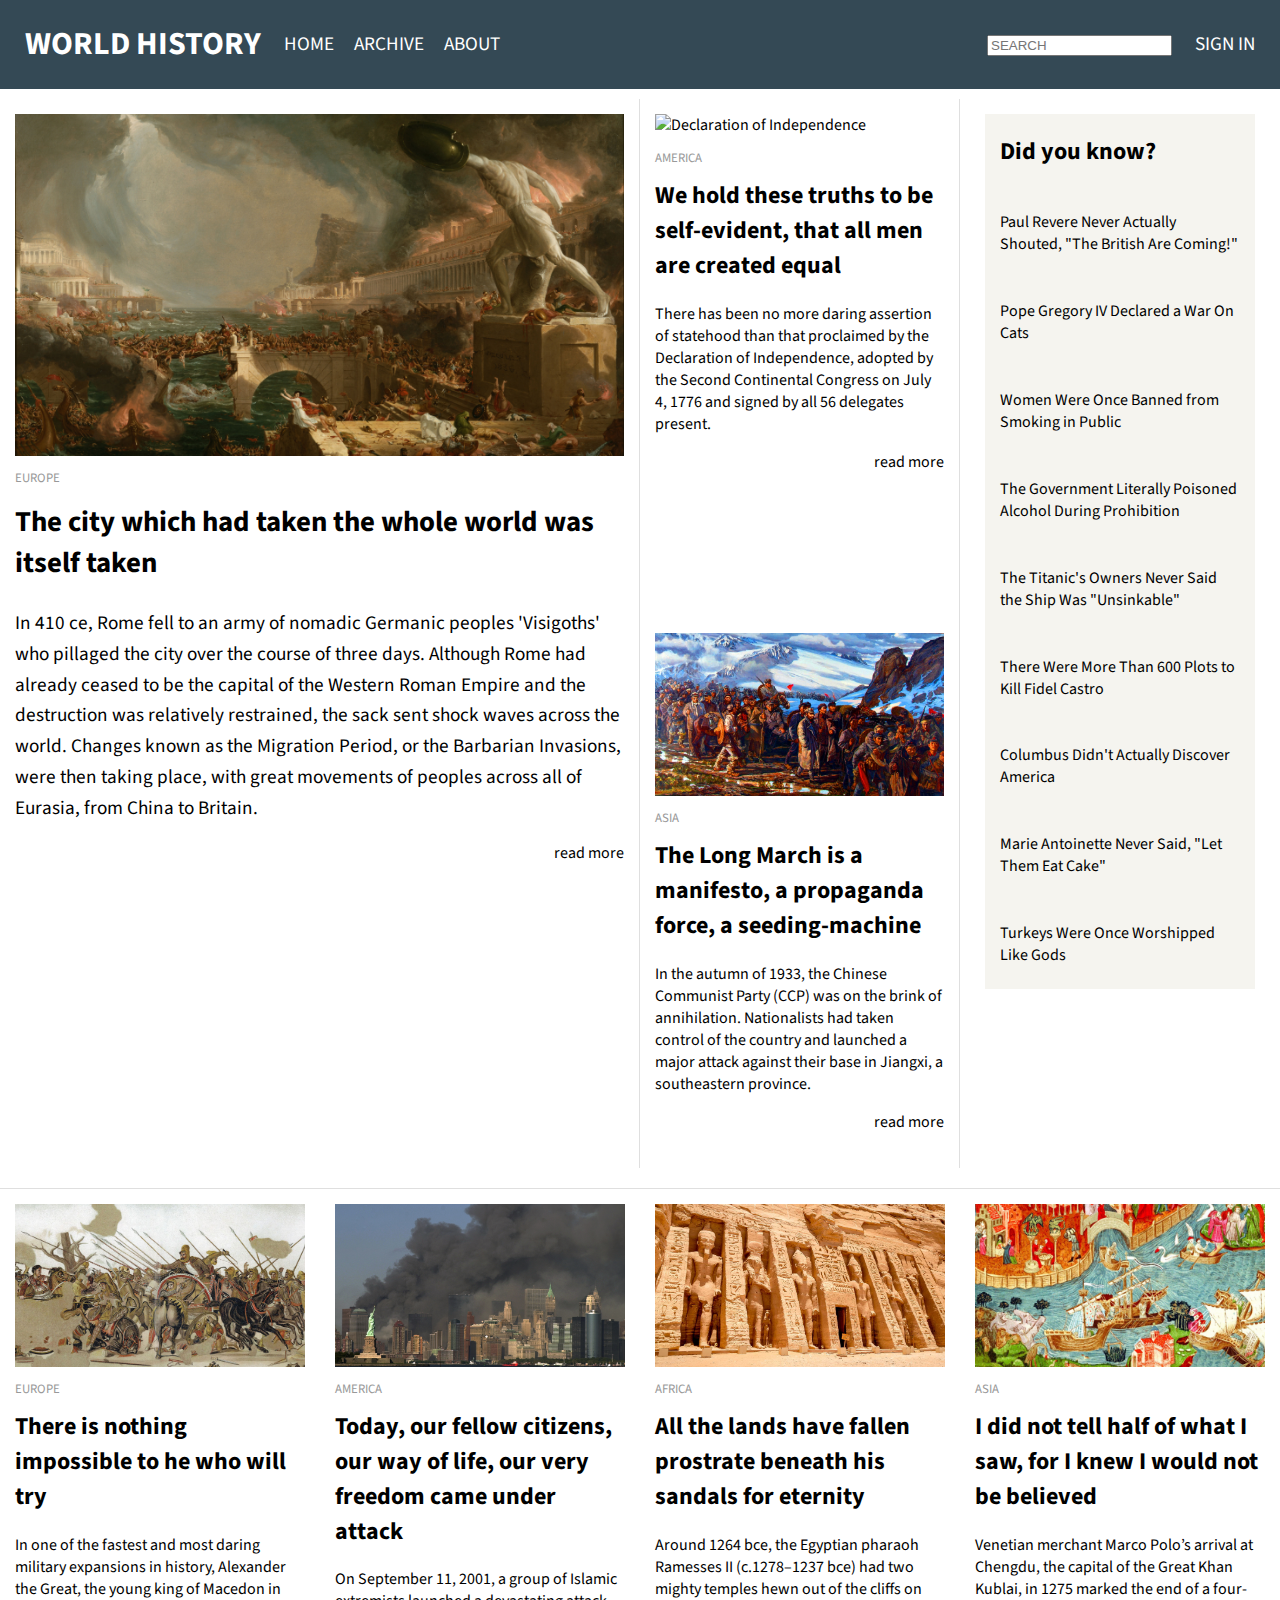
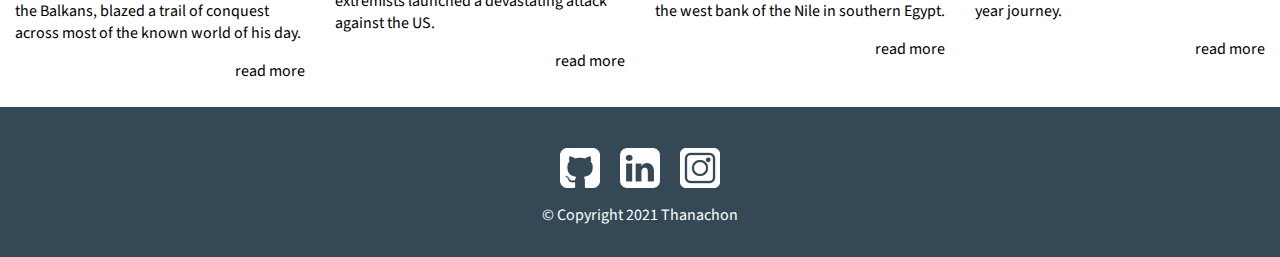
==== index.html @ 02cd885e "My 1st commit" ====
<!DOCTYPE html>
<html>
    <head>
        <meta charset="utf-8">
        <meta http-equiv="X-UA-Compatible" content="IE=edge">
        <meta name="viewport" content="width=device-width, initial-scale=1.0">
        <link rel="preconnect" href="https://fonts.googleapis.com">
        <link rel="preconnect" href="https://fonts.gstatic.com" crossorigin>
        <link href="https://fonts.googleapis.com/css2?family=Source+Sans+Pro:ital,wght@0,400;0,700;1,400&display=swap" rel="stylesheet">
        <link rel="stylesheet" href="css/home_style.css">
        <title>World History Blog</title>
    </head>
    <body>
        <div class="container">
            <!-- Header -->
            <header class="header-warpper">
                <div class="nav-menu">
                    <!-- <img class="world_logo" src="./picture/world_logo.png" alt="website_logo"/> -->
                    <h1>WORLD HISTORY</h1>
                    <ul class="nav-list">
                            <li><a class="nav-button" href="index.html">HOME</a></li>
                            <li><a class="nav-button" href="#">ARCHIVE</a></li>
                            <li><a class="nav-button" href="#">ABOUT</a></li>
                    </ul>
                </div>
                <div class="nav-search">
                    <div class="search">
                        <input type="text" placeholder="SEARCH" class="input">
                        <a class="nav-button" href="#">SIGN IN</a>
                    </div>
                </div>
            </header>
            
            <!-- Main -->
            <main class="content-warpper">
                <div class="box main">
                    <div class="img">
                        <img src="picture/fall_of_rome.jpg" alt="fall of rome">
                    </div>
                    <a href="#" class="continent">EUROPE</a>
                    <h2 class="main-head-liner"><a href="html/blog_post_1.html">The city which had taken the whole world was itself taken</a></h2>
                    <p class="description">In 410 ce, Rome fell to an army of nomadic Germanic peoples 'Visigoths' who pillaged the city over the course of three days. Although Rome had already ceased to be the capital of the Western Roman Empire and the destruction was relatively restrained, the sack sent shock waves across the world. Changes known as the Migration Period, or the Barbarian Invasions, were then taking place, with great movements of peoples across all of Eurasia, from China to Britain.</p>
                    <div class="read-more"><a href="html/blog_post_1.html">read more</a></div>
                </div>
                <div class="box brief">
                    <div class="did-you-know">
                        <h2>Did you know?</h2>
                        <ul class="did-you-know-list">
                            <li><a href="#">Paul Revere Never Actually Shouted, "The British Are Coming!"</a></li>
                            <li><a href="#">Pope Gregory IV Declared a War On Cats</a></li>
                            <li><a href="#">Women Were Once Banned from Smoking in Public</a></li>
                            <li><a href="#">The Government Literally Poisoned Alcohol During Prohibition</a></li>
                            <li><a href="#">The Titanic's Owners Never Said the Ship Was "Unsinkable"</a></li>
                            <li><a href="#">There Were More Than 600 Plots to Kill Fidel Castro</a></li>
                            <li><a href="#">Columbus Didn't Actually Discover America</a></li>
                            <li><a href="#">Marie Antoinette Never Said, "Let Them Eat Cake"</a></li>
                            <li><a href="#">Turkeys Were Once Worshipped Like Gods</a></li>
                        </ul>
                    </div>
                </div>
                <div class="box side">
                    <div class="subbox" id="side_one">
                        <div class="img">
                            <img src="picture/Declaration_of_Independence.jpg" alt="Declaration of Independence">
                        </div>
                        <a href="#" class="continent">AMERICA</a>
                        <h2 class="head-liner"><a href="html/blog_post_2.html">We hold these truths to be self-evident, that all men are created equal</a></h2>
                        <p class="description">There has been no more daring assertion of statehood than that proclaimed by the Declaration of Independence, adopted by the Second Continental Congress on July 4, 1776 and signed by all 56 delegates present.</p>
                        <div class="read-more"><a href="html/blog_post_2.html">read more</a></div>
                    </div>
                    <div class="subbox" id="side_two">
                        <div class="img">
                            <img src="picture/The_Long_March.jpg" alt="The Long March">
                        </div>
                        <a href="#" class="continent">ASIA</a>
                        <h2 class="head-liner"><a href="html/blog_post_3.html">The Long March is a manifesto, a propaganda force, a seeding-machine</a></h2>
                        <p class="description">In the autumn of 1933, the Chinese Communist Party (CCP) was on the brink of annihilation. Nationalists had taken control of the country and launched a major attack against their base in Jiangxi, a southeastern province.</p>
                        <div class="read-more"><a href="html/blog_post_3.html">read more</a></div>
                    </div>
                </div>
                <div class="box sub">
                    <div class="subbox" id="sub_one">
                        <div class="img">
                            <img src="picture/Alexander-the-Great.jpg" alt="Conquest of Alexander">
                        </div>
                        <a href="#" class="continent">EUROPE</a>
                        <h2 class="head-liner"><a href="#">There is nothing impossible to he who will try</a></h2>
                        <p class="description">In one of the fastest and most daring military expansions in history, Alexander the Great, the young king of Macedon in the Balkans, blazed a trail of conquest across most of the known world of his day.</p>
                        <div class="read-more"><a href="#">read more</a></div>
                    </div>
                    <div class="subbox" id="sub_two">
                        <div class="img">
                            <img src="picture/911.jpg" alt="911 attack">
                        </div>
                        <a href="#" class="continent">AMERICA</a>
                        <h2 class="head-liner"><a href="#">Today, our fellow citizens, our way of life, our very freedom came under attack</a></h2>
                        <p class="description">On September 11, 2001, a group of Islamic extremists launched a devastating attack against the US.</p>
                        <div class="read-more"><a href="#">read more</a></div>
                    </div>
                    <div class="subbox" id="sub_three">
                        <div class="img">
                            <img src="picture/Abu_Simbel.jpg" alt="Abu Simbel">
                        </div>
                        <a href="#" class="continent">AFRICA</a>
                        <h2 class="head-liner"><a href="#">All the lands have fallen prostrate beneath his sandals for eternity</a></h2>
                        <p class="description">Around 1264 bce, the Egyptian pharaoh Ramesses II (c.1278–1237 bce) had two mighty temples hewn out of the cliffs on the west bank of the Nile in southern Egypt.</p>
                        <div class="read-more"><a href="#">read more</a></div>
                    </div>
                    <div class="subbox" id="sub_four">
                        <div class="img">
                            <img src="picture/marco_polo.jpg" alt="Marco Polo journey">
                        </div>
                        <a href="#" class="continent">ASIA</a>
                        <h2 class="head-liner"><a href="#">I did not tell half of what I saw, for I knew I would not be believed</a></h2>
                        <p class="description">Venetian merchant Marco Polo’s arrival at Chengdu, the capital of the Great Khan Kublai, in 1275 marked the end of a four-year journey.</p>
                        <div class="read-more"><a href="#">read more</a></div>
                    </div>
                </div>
            </main>

            <!-- Footer -->
            <footer class="foot-warpper">
                <div class="social">
                    <a href="#" class="github"><img src="picture/github.png" alt="github"></a>
                    <a href="#" class="linkedin"><img src="picture/linkedin.png" alt="LinkedIn"></a>
                    <a href="#" class="instagram"><img src="picture/instagram.png" alt="Instagram"></a>
                </div>
                <div class="copyright" id="about">&copy; Copyright 2021 Thanachon</div>
            </footer>
        </div>
    </body>
</html>
---- css/home_style.css ----
@import "home_content_style.css";
@import "home_media.css";
@import "header_footer_style.css";

body{
    margin: 0;
    font-family: "Source Sans Pro", sans-serif;
}
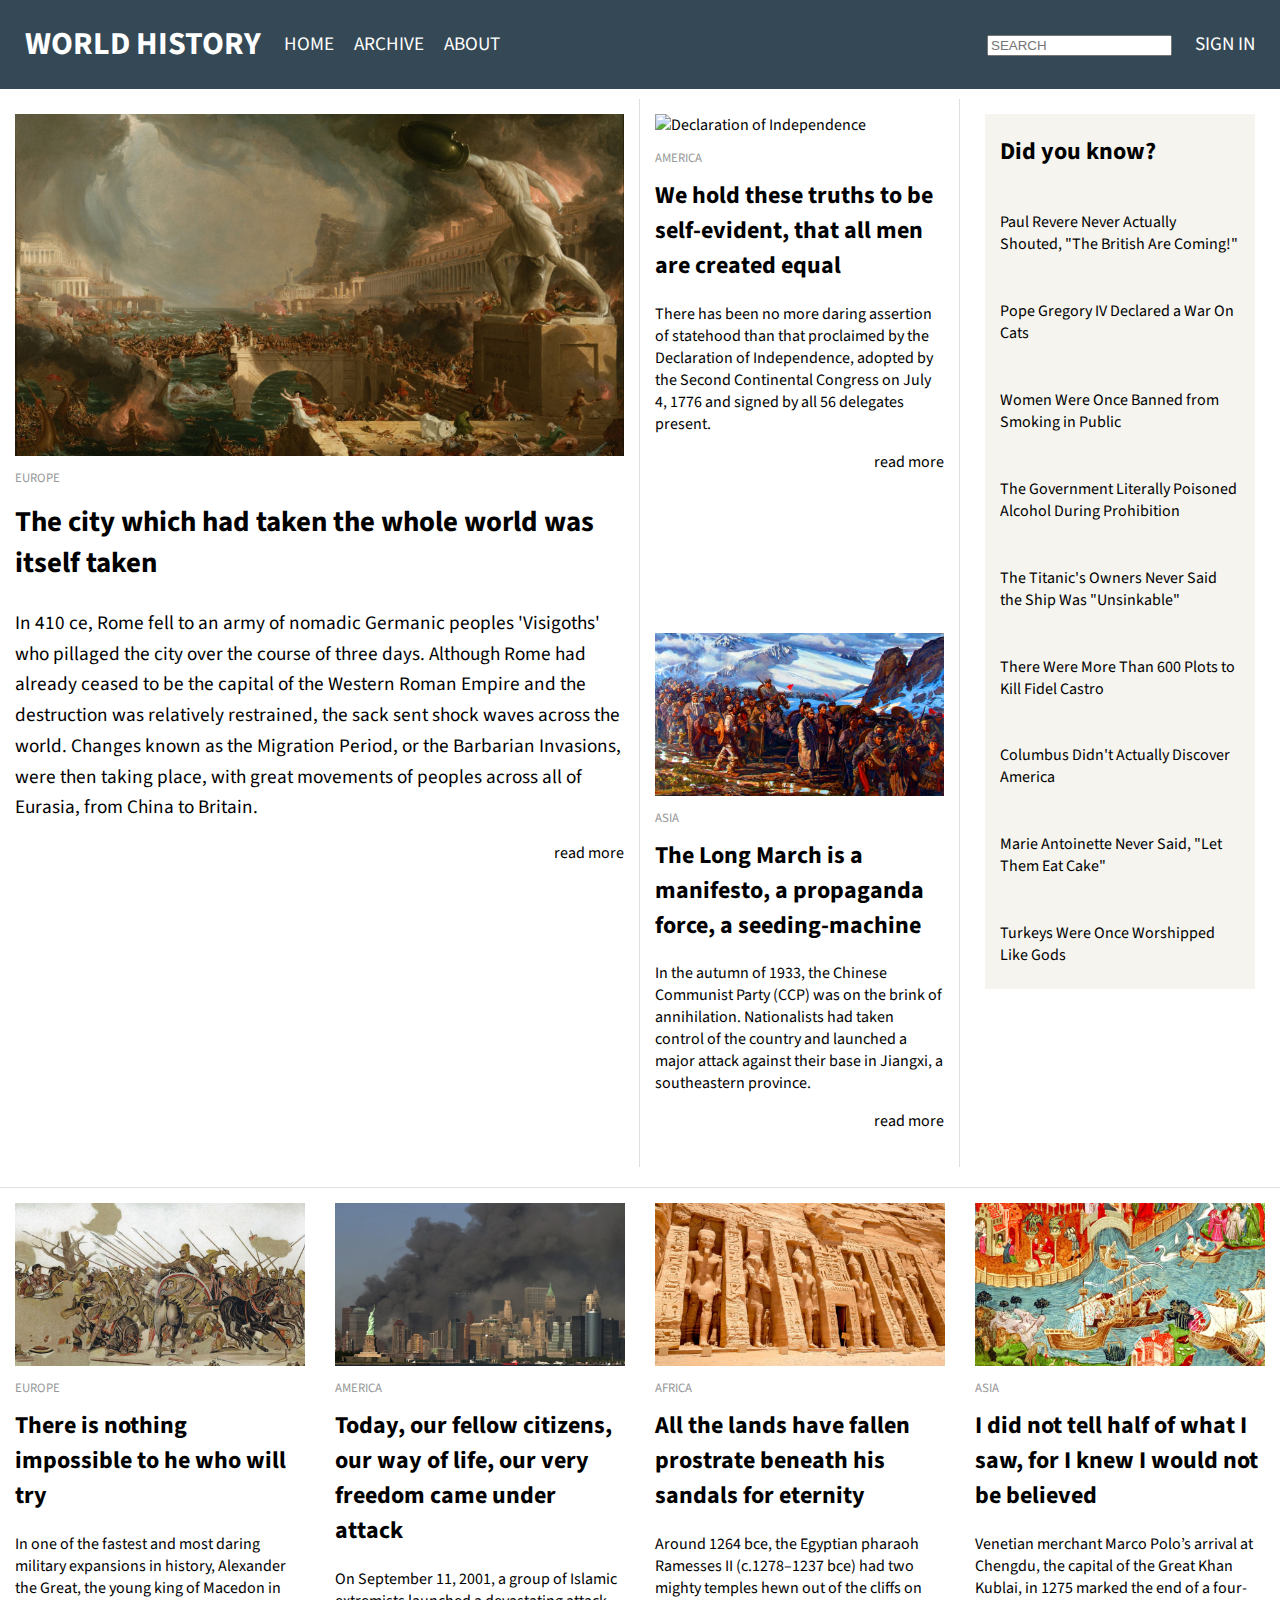
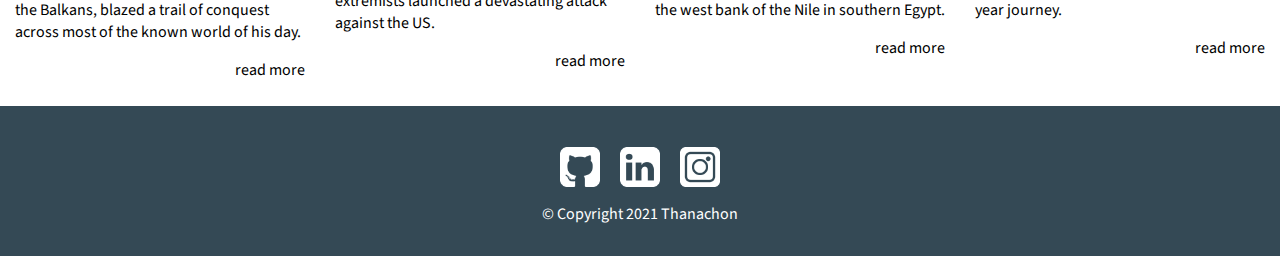
==== commit 8b286fd9: "Add Archive" ====
--- a/index.html
+++ b/index.html
@@ -19,7 +19,7 @@
                     <h1>WORLD HISTORY</h1>
                     <ul class="nav-list">
                             <li><a class="nav-button" href="index.html">HOME</a></li>
-                            <li><a class="nav-button" href="#">ARCHIVE</a></li>
+                            <li><a class="nav-button" href="html/archive.html">ARCHIVE</a></li>
                             <li><a class="nav-button" href="#">ABOUT</a></li>
                     </ul>
                 </div>
@@ -84,36 +84,36 @@
                             <img src="picture/Alexander-the-Great.jpg" alt="Conquest of Alexander">
                         </div>
                         <a href="#" class="continent">EUROPE</a>
-                        <h2 class="head-liner"><a href="#">There is nothing impossible to he who will try</a></h2>
+                        <h2 class="head-liner"><a href="html/blog_post_4.html">There is nothing impossible to he who will try</a></h2>
                         <p class="description">In one of the fastest and most daring military expansions in history, Alexander the Great, the young king of Macedon in the Balkans, blazed a trail of conquest across most of the known world of his day.</p>
-                        <div class="read-more"><a href="#">read more</a></div>
+                        <div class="read-more"><a href="html/blog_post_4.html">read more</a></div>
                     </div>
                     <div class="subbox" id="sub_two">
                         <div class="img">
                             <img src="picture/911.jpg" alt="911 attack">
                         </div>
                         <a href="#" class="continent">AMERICA</a>
-                        <h2 class="head-liner"><a href="#">Today, our fellow citizens, our way of life, our very freedom came under attack</a></h2>
+                        <h2 class="head-liner"><a href="html/blog_post_5.html">Today, our fellow citizens, our way of life, our very freedom came under attack</a></h2>
                         <p class="description">On September 11, 2001, a group of Islamic extremists launched a devastating attack against the US.</p>
-                        <div class="read-more"><a href="#">read more</a></div>
+                        <div class="read-more"><a href="html/blog_post_5.html">read more</a></div>
                     </div>
                     <div class="subbox" id="sub_three">
                         <div class="img">
                             <img src="picture/Abu_Simbel.jpg" alt="Abu Simbel">
                         </div>
                         <a href="#" class="continent">AFRICA</a>
-                        <h2 class="head-liner"><a href="#">All the lands have fallen prostrate beneath his sandals for eternity</a></h2>
+                        <h2 class="head-liner"><a href="html/blog_post_6.html">All the lands have fallen prostrate beneath his sandals for eternity</a></h2>
                         <p class="description">Around 1264 bce, the Egyptian pharaoh Ramesses II (c.1278–1237 bce) had two mighty temples hewn out of the cliffs on the west bank of the Nile in southern Egypt.</p>
-                        <div class="read-more"><a href="#">read more</a></div>
+                        <div class="read-more"><a href="html/blog_post_6.html">read more</a></div>
                     </div>
                     <div class="subbox" id="sub_four">
                         <div class="img">
                             <img src="picture/marco_polo.jpg" alt="Marco Polo journey">
                         </div>
                         <a href="#" class="continent">ASIA</a>
-                        <h2 class="head-liner"><a href="#">I did not tell half of what I saw, for I knew I would not be believed</a></h2>
+                        <h2 class="head-liner"><a href="html/blog_post_7.html">I did not tell half of what I saw, for I knew I would not be believed</a></h2>
                         <p class="description">Venetian merchant Marco Polo’s arrival at Chengdu, the capital of the Great Khan Kublai, in 1275 marked the end of a four-year journey.</p>
-                        <div class="read-more"><a href="#">read more</a></div>
+                        <div class="read-more"><a href="html/blog_post_7.html">read more</a></div>
                     </div>
                 </div>
             </main>
